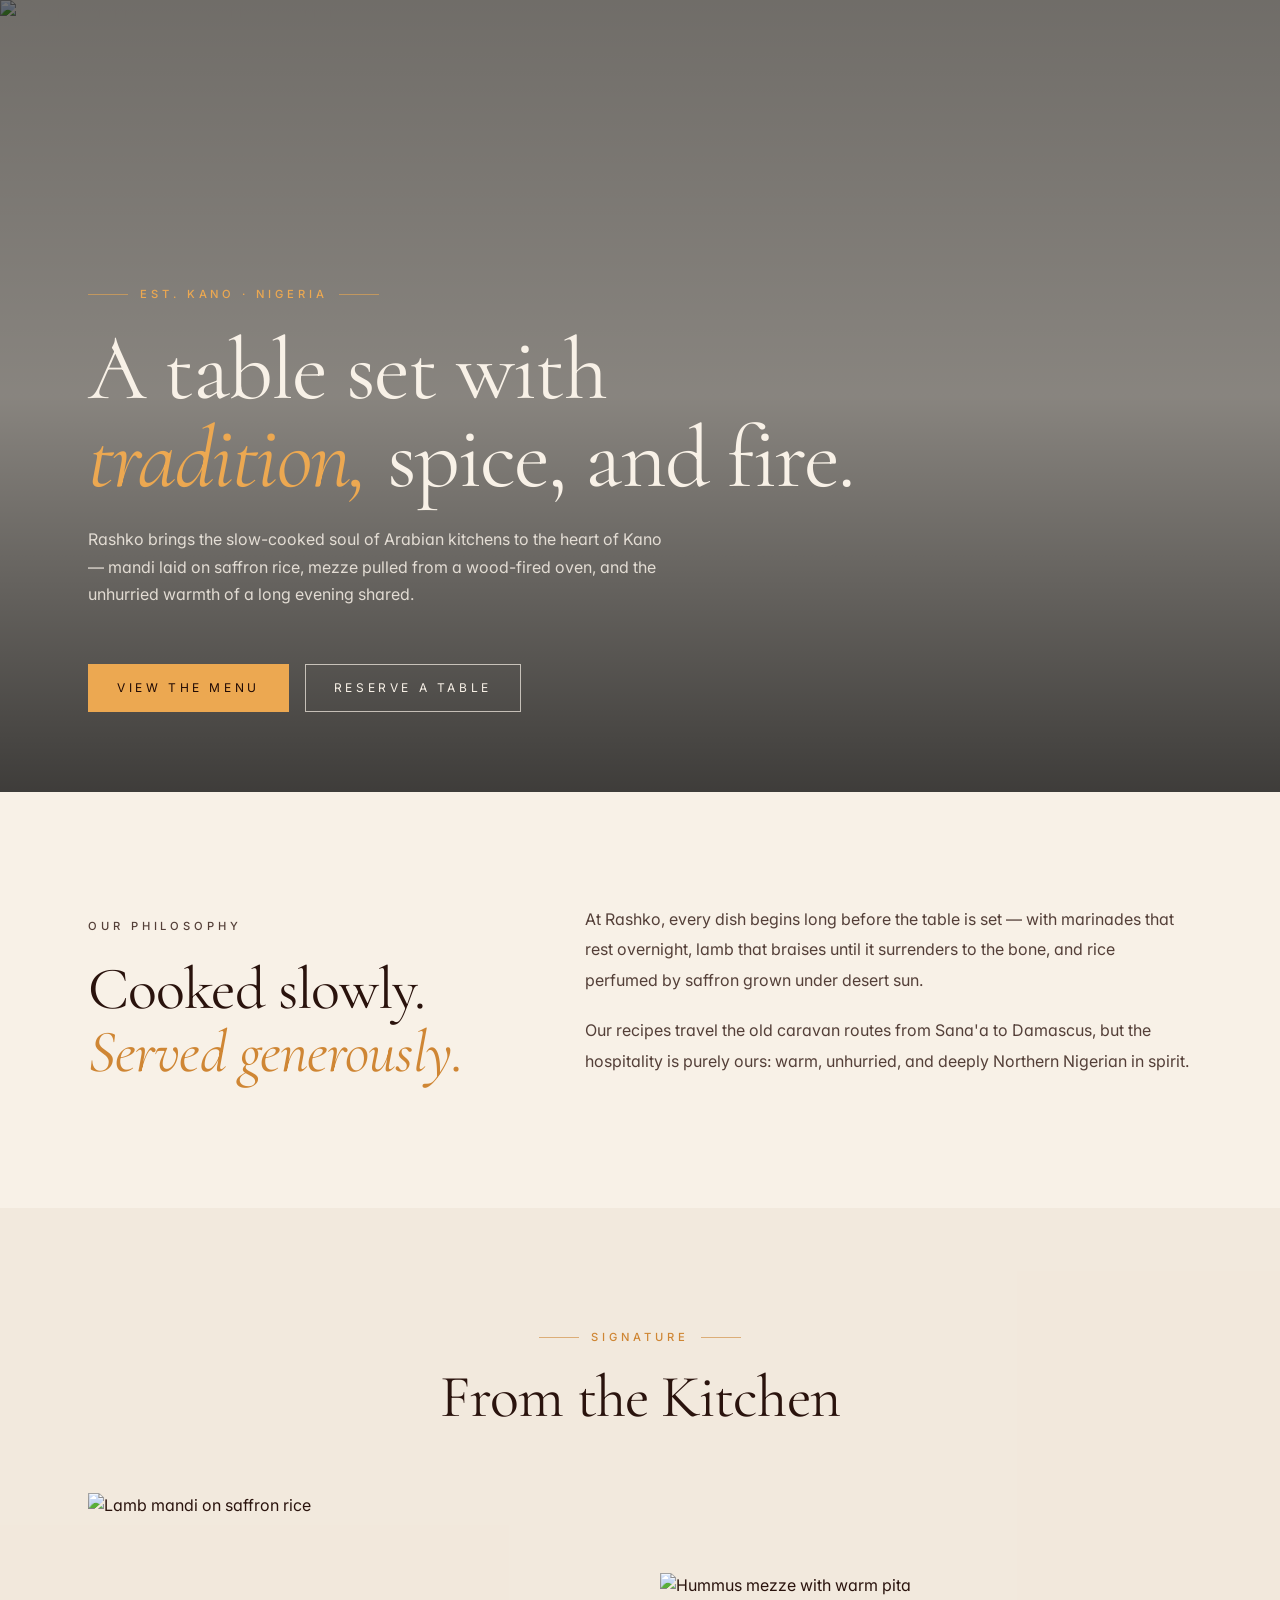
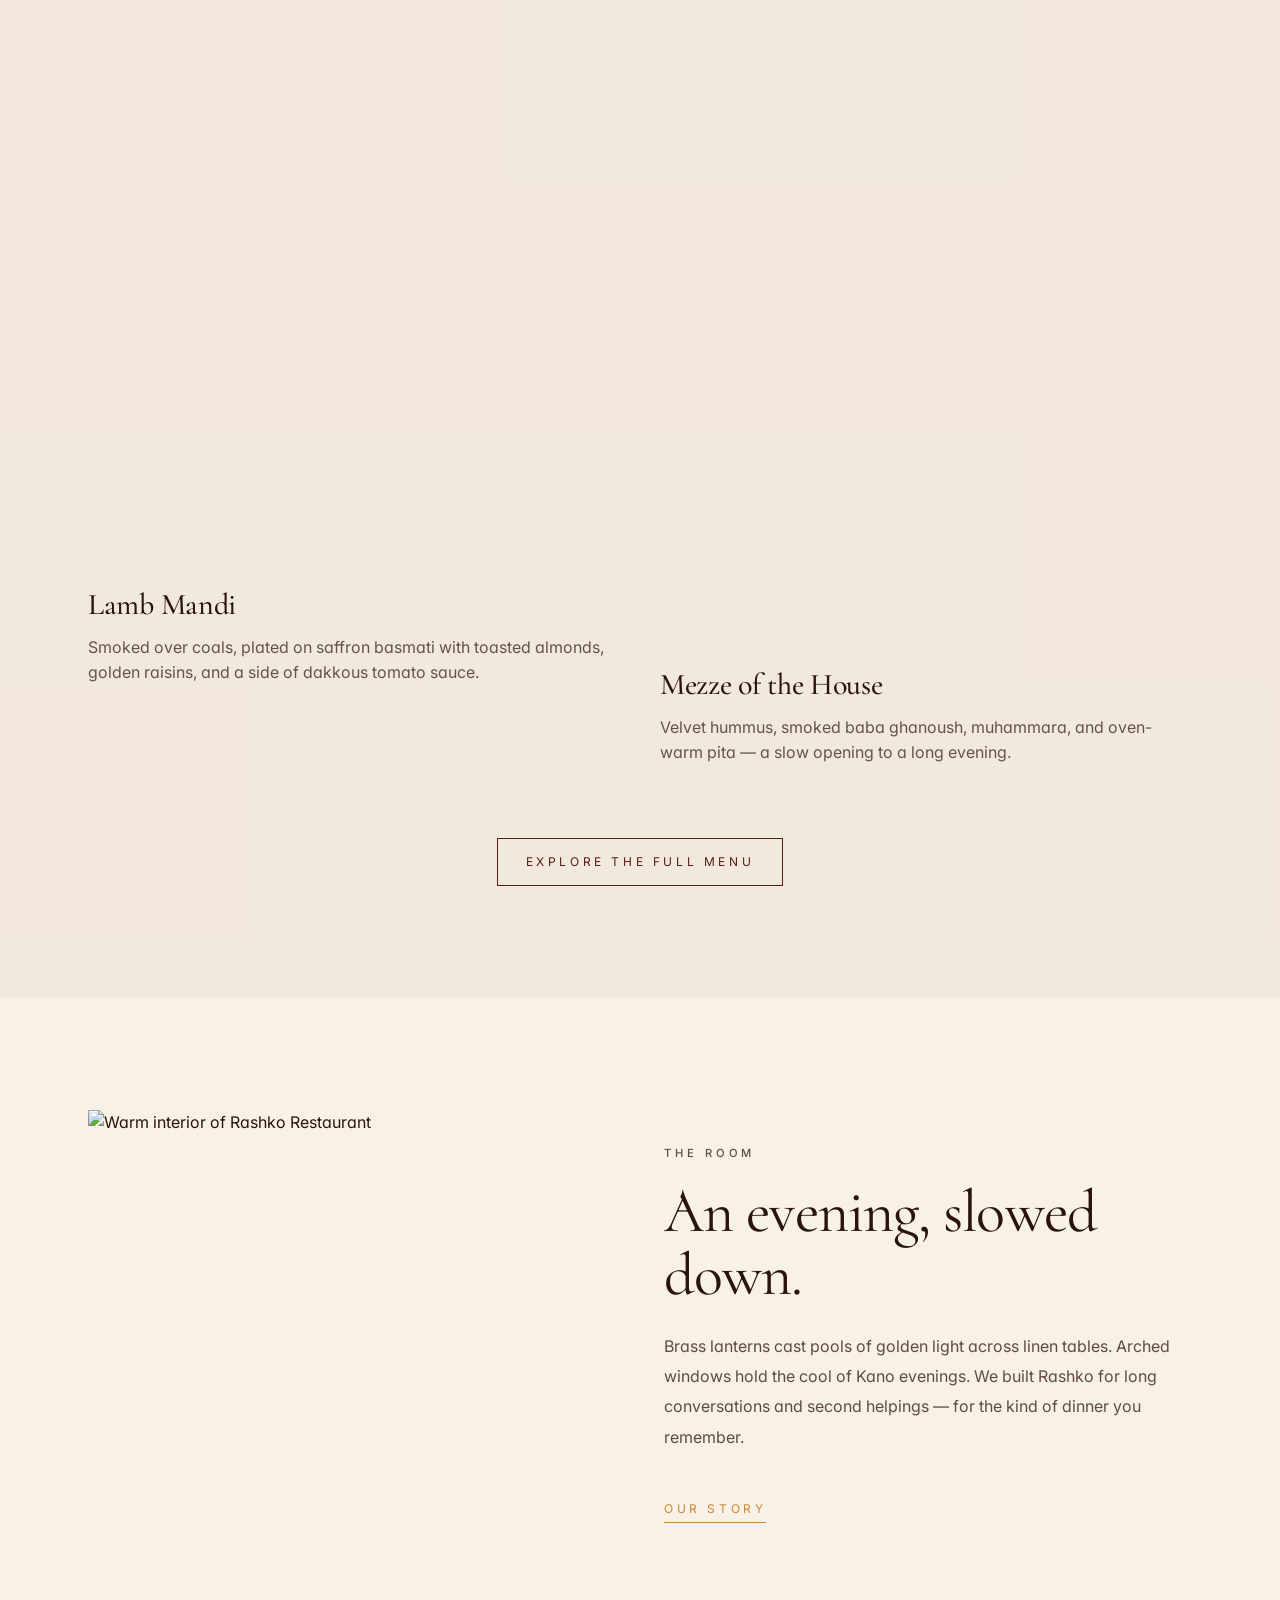
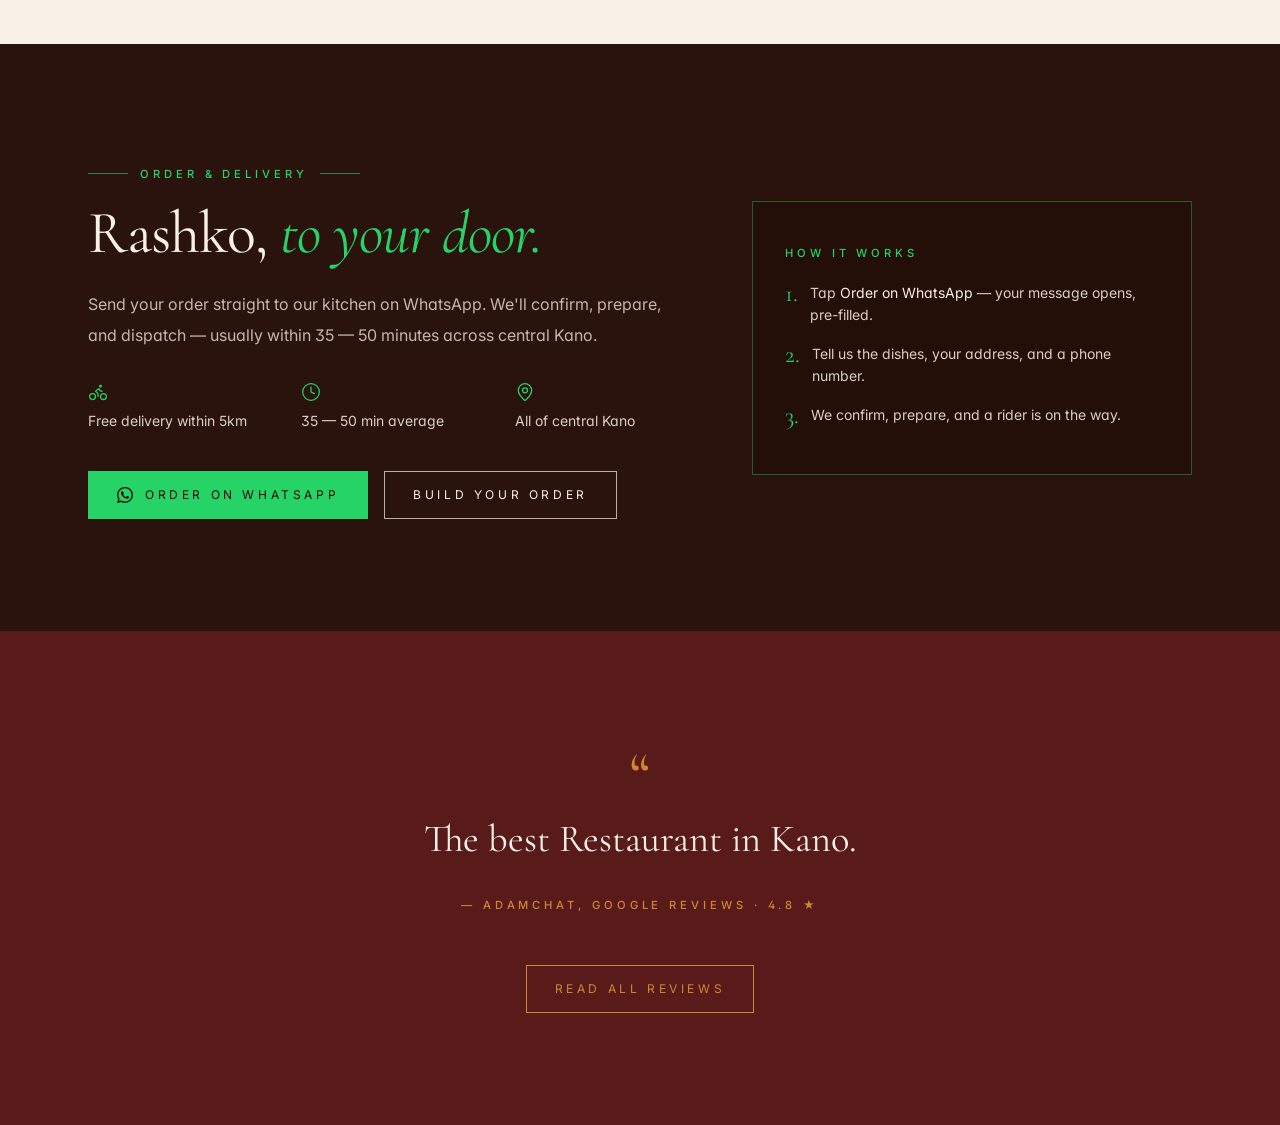
==== index.html @ 41eeccb7 "Add files via upload" ====
<!doctype html>
<html lang="en">
<head>
  <meta charset="utf-8" />
  <meta name="viewport" content="width=device-width, initial-scale=1" />
  <title>Rashko Restaurant — Arabic Fine Dining in Kano</title>
  <meta name="description" content="Slow-cooked mandi, fresh mezze, and the warmth of Arabian hospitality. Rashko Restaurant, C41 Gwarzo Road, Kano." />
  <meta property="og:title" content="Rashko Restaurant — Arabic Fine Dining in Kano" />
  <meta property="og:description" content="Authentic, slow-cooked Arabic cuisine in the heart of Kano." />
  <meta property="og:image" content="assets/hero-rashko.jpg" />
  <link rel="stylesheet" href="styles.css" />
</head>
<body>
  <div id="site-header"></div>

  <!-- Hero -->
  <section class="hero">
    <div class="hero-bg">
      <img src="assets/hero-rashko.jpg" alt="Candlelit Arabic feast at Rashko Restaurant" />
    </div>
    <div class="container-narrow hero-inner">
      <span class="ornament eyebrow gold-text">Est. Kano · Nigeria</span>
      <h1 class="display-xl hero-title">
        A table set with <span class="italic-script gold-text">tradition,</span> spice, and fire.
      </h1>
      <p class="hero-text">
        Rashko brings the slow-cooked soul of Arabian kitchens to the heart of Kano —
        mandi laid on saffron rice, mezze pulled from a wood-fired oven, and the
        unhurried warmth of a long evening shared.
      </p>
      <div class="hero-actions">
        <a class="btn btn-gold" href="menu.html">View the Menu</a>
        <a class="btn btn-outline-cream" href="contact.html">Reserve a Table</a>
      </div>
    </div>
  </section>

  <!-- Philosophy -->
  <section class="section">
    <div class="container-narrow philosophy-grid">
      <div>
        <p class="eyebrow">Our Philosophy</p>
        <h2 class="display-lg" style="margin-top:1rem;">
          Cooked slowly.<br><span class="italic-script">Served generously.</span>
        </h2>
      </div>
      <div>
        <p>At Rashko, every dish begins long before the table is set — with marinades that rest overnight, lamb that braises until it surrenders to the bone, and rice perfumed by saffron grown under desert sun.</p>
        <p>Our recipes travel the old caravan routes from Sana'a to Damascus, but the hospitality is purely ours: warm, unhurried, and deeply Northern Nigerian in spirit.</p>
      </div>
    </div>
  </section>

  <!-- Signature -->
  <section class="section bg-secondary">
    <div class="container-narrow">
      <div class="text-center max-w-2xl">
        <span class="ornament eyebrow">Signature</span>
        <h2 class="display-lg" style="margin-top:1.25rem;">From the Kitchen</h2>
      </div>
      <div class="signature-grid">
        <article class="signature-card">
          <div class="img-wrap"><img src="assets/dish-mandi.jpg" alt="Lamb mandi on saffron rice" loading="lazy" /></div>
          <h3>Lamb Mandi</h3>
          <p>Smoked over coals, plated on saffron basmati with toasted almonds, golden raisins, and a side of dakkous tomato sauce.</p>
        </article>
        <article class="signature-card offset">
          <div class="img-wrap"><img src="assets/dish-mezze.jpg" alt="Hummus mezze with warm pita" loading="lazy" /></div>
          <h3>Mezze of the House</h3>
          <p>Velvet hummus, smoked baba ghanoush, muhammara, and oven-warm pita — a slow opening to a long evening.</p>
        </article>
      </div>
      <div class="text-center" style="margin-top:3.5rem;">
        <a class="btn btn-outline-primary" href="menu.html">Explore the Full Menu</a>
      </div>
    </div>
  </section>

  <!-- Story split -->
  <section class="section">
    <div class="container-narrow story-split">
      <div class="img-wrap"><img src="assets/interior-rashko.jpg" alt="Warm interior of Rashko Restaurant" loading="lazy" /></div>
      <div class="story-text" style="padding-left:0;">
        <p class="eyebrow">The Room</p>
        <h2 class="display-lg" style="margin-top:1rem;">An evening, slowed down.</h2>
        <p>Brass lanterns cast pools of golden light across linen tables. Arched windows hold the cool of Kano evenings. We built Rashko for long conversations and second helpings — for the kind of dinner you remember.</p>
        <a class="text-link" href="about.html">Our Story</a>
      </div>
    </div>
  </section>

  <!-- Delivery / WhatsApp -->
  <section class="section bg-dark">
    <div class="container-narrow delivery-grid">
      <div>
        <span class="ornament eyebrow" style="color:#25d366;">Order &amp; Delivery</span>
        <h2 class="display-lg text-cream" style="margin-top:1.25rem;">
          Rashko, <span class="italic-script" style="color:#25d366;">to your door.</span>
        </h2>
        <p style="margin-top:1.5rem;color:color-mix(in oklab, #f6efe2 75%, transparent);line-height:1.9;max-width:36rem;">
          Send your order straight to our kitchen on WhatsApp. We'll confirm,
          prepare, and dispatch — usually within 35 — 50 minutes across central Kano.
        </p>
        <ul class="delivery-features">
          <li><svg viewBox="0 0 24 24" fill="none" stroke="currentColor" stroke-width="1.5" stroke-linecap="round" stroke-linejoin="round"><circle cx="18.5" cy="17.5" r="3.5"/><circle cx="5.5" cy="17.5" r="3.5"/><circle cx="15" cy="5" r="1"/><path d="M12 17.5V14l-3-3 4-3 2 3h2"/></svg><span>Free delivery within 5km</span></li>
          <li><svg viewBox="0 0 24 24" fill="none" stroke="currentColor" stroke-width="1.5" stroke-linecap="round" stroke-linejoin="round"><circle cx="12" cy="12" r="10"/><polyline points="12 6 12 12 16 14"/></svg><span>35 — 50 min average</span></li>
          <li><svg viewBox="0 0 24 24" fill="none" stroke="currentColor" stroke-width="1.5" stroke-linecap="round" stroke-linejoin="round"><path d="M20 10c0 4.993-5.539 10.193-7.399 11.799a1 1 0 0 1-1.202 0C9.539 20.193 4 14.993 4 10a8 8 0 0 1 16 0"/><circle cx="12" cy="10" r="3"/></svg><span>All of central Kano</span></li>
        </ul>
        <div class="hero-actions">
          <a class="btn btn-whatsapp" id="whatsapp-cta" href="#" target="_blank" rel="noopener noreferrer">
            <svg style="width:1rem;height:1rem;" viewBox="0 0 24 24" fill="currentColor"><path d="M17.472 14.382c-.297-.149-1.758-.867-2.03-.967-.273-.099-.471-.148-.67.15-.197.297-.767.966-.94 1.164-.173.198-.347.223-.644.075-.297-.15-1.255-.463-2.39-1.475-.883-.788-1.48-1.761-1.653-2.059-.173-.297-.018-.458.13-.606.134-.133.298-.347.446-.52.149-.174.198-.298.298-.497.099-.198.05-.371-.025-.52-.075-.149-.669-1.612-.916-2.207-.242-.579-.487-.5-.669-.51l-.57-.01c-.198 0-.52.074-.792.372s-1.04 1.016-1.04 2.479 1.065 2.876 1.213 3.074c.149.198 2.095 3.2 5.077 4.487.709.306 1.262.489 1.694.625.712.227 1.36.195 1.871.118.571-.085 1.758-.719 2.006-1.413.248-.694.248-1.289.173-1.413-.074-.124-.272-.198-.57-.347zM12.04 21.785h-.004a9.87 9.87 0 0 1-5.031-1.378l-.361-.214-3.741.982.999-3.648-.235-.374a9.86 9.86 0 0 1-1.51-5.26c.001-5.45 4.436-9.884 9.889-9.884 2.64 0 5.122 1.03 6.988 2.898a9.825 9.825 0 0 1 2.893 6.994c-.003 5.45-4.437 9.884-9.887 9.884zm8.413-18.297A11.815 11.815 0 0 0 12.05 0C5.495 0 .16 5.335.157 11.892c0 2.096.547 4.142 1.588 5.945L.057 24l6.305-1.654a11.882 11.882 0 0 0 5.683 1.448h.005c6.554 0 11.89-5.335 11.893-11.893a11.821 11.821 0 0 0-3.49-8.413z"/></svg>
            Order on WhatsApp
          </a>
          <a class="btn btn-outline-cream" href="order.html">Build Your Order</a>
        </div>
      </div>
      <div class="delivery-card">
        <p class="eyebrow" style="color:#25d366;">How it works</p>
        <ol>
          <li><span>1.</span><span>Tap <em style="font-style:normal;color:var(--cream);">Order on WhatsApp</em> — your message opens, pre-filled.</span></li>
          <li><span>2.</span><span>Tell us the dishes, your address, and a phone number.</span></li>
          <li><span>3.</span><span>We confirm, prepare, and a rider is on the way.</span></li>
        </ol>
      </div>
    </div>
  </section>

  <!-- Pull quote -->
  <section class="section bg-primary">
    <div class="container-narrow text-center max-w-3xl">
      <span class="quote-mark">&ldquo;</span>
      <p class="pull-quote">The best Restaurant in Kano.</p>
      <p class="eyebrow" style="margin-top:2rem;">— Adamchat, Google Reviews · 4.8 ★</p>
      <a class="btn btn-outline-accent" href="reviews.html" style="margin-top:2.5rem;">Read All Reviews</a>
    </div>
  </section>

  <div id="site-footer"></div>
  <div id="bottom-nav"></div>
  <div id="whatsapp-float"></div>

  <script src="js/data.js"></script>
  <script src="js/layout.js"></script>
  <script>
    RASHKO.mountLayout({ active: "home" });
    document.getElementById("whatsapp-cta").href =
      RASHKO.whatsappUrl("Hello Rashko! I'd like to place a delivery order. 🍽️");
  </script>
</body>
</html>
---- styles.css ----
/* ============ Rashko Restaurant — Static Stylesheet ============ */
@import url("https://fonts.googleapis.com/css2?family=Cormorant+Garamond:ital,wght@0,400;0,500;0,600;1,400;1,500&family=Inter:wght@400;500;600&display=swap");

:root {
  --radius: 0.25rem;

  --background: oklch(0.96 0.015 75);
  --foreground: oklch(0.22 0.04 35);

  --cream: oklch(0.96 0.015 75);
  --burgundy: oklch(0.32 0.09 25);
  --gold: oklch(0.68 0.13 65);

  --card: oklch(0.98 0.008 75);
  --card-foreground: oklch(0.22 0.04 35);

  --primary: oklch(0.32 0.09 25);
  --primary-foreground: oklch(0.96 0.015 75);

  --secondary: oklch(0.9 0.025 70);
  --secondary-foreground: oklch(0.22 0.04 35);

  --muted: oklch(0.92 0.018 70);
  --muted-foreground: oklch(0.45 0.04 40);

  --accent: oklch(0.68 0.13 65);
  --accent-foreground: oklch(0.18 0.04 35);

  --destructive: oklch(0.55 0.2 28);

  --border: oklch(0.85 0.025 70);
  --input: oklch(0.88 0.02 70);

  --font-display: "Cormorant Garamond", "Playfair Display", Georgia, serif;
  --font-body: "Inter", system-ui, sans-serif;
  --whatsapp: #25d366;
}

*, *::before, *::after { box-sizing: border-box; }
* { border-color: var(--border); }

html { scroll-behavior: smooth; }
body {
  margin: 0;
  background-color: var(--background);
  color: var(--foreground);
  font-family: var(--font-body);
  font-feature-settings: "ss01", "cv11";
  -webkit-font-smoothing: antialiased;
  line-height: 1.5;
}

img { display: block; max-width: 100%; height: auto; }
a { color: inherit; text-decoration: none; }
button { font: inherit; cursor: pointer; }

h1, h2, h3, h4, h5 {
  font-family: var(--font-display);
  font-weight: 500;
  letter-spacing: -0.01em;
  margin: 0;
}

/* ============ Layout helpers ============ */
.container-narrow {
  max-width: 72rem;
  margin-inline: auto;
  padding-inline: 1.5rem;
}

.eyebrow {
  font-family: var(--font-body);
  font-size: 0.7rem;
  letter-spacing: 0.35em;
  text-transform: uppercase;
  color: var(--accent);
  font-weight: 500;
}

.ornament {
  display: inline-flex;
  align-items: center;
  gap: 0.75rem;
  color: var(--accent);
}
.ornament::before, .ornament::after {
  content: "";
  width: 2.5rem;
  height: 1px;
  background-color: currentColor;
  opacity: 0.6;
}

.display-xl {
  font-family: var(--font-display);
  font-weight: 400;
  font-size: clamp(2.75rem, 7vw, 5.5rem);
  line-height: 1;
  letter-spacing: -0.02em;
}
.display-lg {
  font-family: var(--font-display);
  font-weight: 400;
  font-size: clamp(2.25rem, 5vw, 3.75rem);
  line-height: 1.05;
  letter-spacing: -0.015em;
}
.italic-script {
  font-style: italic;
  font-family: var(--font-display);
  color: var(--accent);
}

.section { padding-block: 7rem; }
.section-sm { padding-block: 6rem; }
.bg-secondary { background-color: color-mix(in oklab, var(--secondary) 40%, transparent); }
.bg-primary { background-color: var(--primary); color: var(--primary-foreground); }
.bg-dark { background-color: oklch(0.22 0.04 35); color: var(--cream); }

.text-center { text-align: center; }
.text-accent { color: var(--accent); }
.text-cream { color: var(--cream); }
.text-muted { color: var(--muted-foreground); }
.max-w-xl { max-width: 36rem; margin-inline: auto; }
.max-w-2xl { max-width: 42rem; margin-inline: auto; }
.max-w-3xl { max-width: 48rem; margin-inline: auto; }

/* ============ Header / brand bar ============ */
.site-header {
  position: sticky;
  top: 0;
  z-index: 40;
  border-bottom: 1px solid color-mix(in oklab, var(--border) 60%, transparent);
  background-color: color-mix(in oklab, var(--background) 85%, transparent);
  backdrop-filter: blur(8px);
}
.site-header-inner {
  display: flex;
  height: 5rem;
  align-items: center;
  justify-content: center;
}
.brand { display: flex; flex-direction: column; line-height: 1; text-align: center; }
.brand-name { font-family: var(--font-display); font-size: 1.5rem; letter-spacing: 0.02em; color: var(--primary); }
.brand-tag { font-size: 0.6rem; letter-spacing: 0.4em; text-transform: uppercase; color: var(--accent); margin-top: 0.25rem; }
.header-hours { display: none; }

@media (min-width: 768px) {
  .site-header-inner { justify-content: space-between; }
  .brand { text-align: left; }
  .header-hours { display: inline; }
}

/* ============ Bottom nav ============ */
.bottom-nav {
  position: fixed;
  inset-inline: 0;
  bottom: 0;
  z-index: 50;
  border-top: 1px solid color-mix(in oklab, var(--border) 60%, transparent);
  background-color: color-mix(in oklab, var(--background) 95%, transparent);
  backdrop-filter: blur(8px);
}
.bottom-nav ul {
  display: grid;
  grid-template-columns: repeat(5, 1fr);
  list-style: none;
  margin: 0;
  padding: 0;
  max-width: 72rem;
  margin-inline: auto;
}
.bottom-nav a {
  display: flex;
  flex-direction: column;
  align-items: center;
  justify-content: center;
  gap: 0.25rem;
  padding-block: 0.75rem;
  font-size: 0.65rem;
  text-transform: uppercase;
  letter-spacing: 0.2em;
  color: color-mix(in oklab, var(--foreground) 70%, transparent);
  transition: color 0.15s ease;
}
.bottom-nav a:hover { color: var(--accent); }
.bottom-nav a.active { color: var(--accent); }
.bottom-nav svg { width: 1.25rem; height: 1.25rem; stroke-width: 1.5; }
.bottom-nav-spacer { height: 5rem; }

/* ============ Buttons ============ */
.btn {
  display: inline-flex;
  align-items: center;
  justify-content: center;
  gap: 0.75rem;
  padding: 0.875rem 1.75rem;
  font-size: 0.75rem;
  text-transform: uppercase;
  letter-spacing: 0.3em;
  border: 1px solid transparent;
  border-radius: 0;
  transition: all 0.2s ease;
  cursor: pointer;
}
.btn-gold { background-color: oklch(0.78 0.13 70); color: oklch(0.18 0.04 35); }
.btn-gold:hover { background-color: var(--cream); }
.btn-outline-cream { border-color: color-mix(in oklab, var(--cream) 70%, transparent); color: var(--cream); }
.btn-outline-cream:hover { background-color: var(--cream); color: var(--primary); }
.btn-outline-primary { border-color: var(--primary); color: var(--primary); }
.btn-outline-primary:hover { background-color: var(--primary); color: var(--primary-foreground); }
.btn-outline-accent { border-color: var(--accent); color: var(--accent); }
.btn-outline-accent:hover { background-color: var(--accent); color: var(--accent-foreground); }
.btn-primary { background-color: var(--primary); color: var(--primary-foreground); }
.btn-primary:hover { background-color: var(--accent); color: var(--accent-foreground); }
.btn-accent {
  background-color: var(--accent);
  color: var(--accent-foreground);
  border-radius: 9999px;
  letter-spacing: 0.2em;
  padding: 0.75rem 1.5rem;
  font-size: 0.75rem;
}
.btn-accent:hover { opacity: 0.9; }
.btn-whatsapp {
  background-color: var(--whatsapp);
  color: oklch(0.18 0.04 35);
}
.btn-whatsapp:hover { opacity: 0.9; }
.btn-whatsapp-pill {
  background-color: var(--whatsapp);
  color: white;
  border-radius: 9999px;
  letter-spacing: normal;
  text-transform: none;
  padding: 0.875rem 1.5rem;
  font-size: 0.95rem;
  font-weight: 500;
  width: 100%;
}
.btn-whatsapp-pill:hover { background-color: #1ebe5d; }
.btn-whatsapp-pill:disabled { opacity: 0.4; cursor: not-allowed; }
.btn-whatsapp-pill svg { width: 1.1rem; height: 1.1rem; flex-shrink: 0; }
.dish-order-link svg, .delivery-features svg, .info-block .info-head svg { flex-shrink: 0; }

/* ============ Hero ============ */
.hero {
  position: relative;
  color: var(--cream);
  isolation: isolate;
}
.hero-bg { position: absolute; inset: 0; z-index: -1; }
.hero-bg img { width: 100%; height: 100%; object-fit: cover; }
.hero-bg::after {
  content: "";
  position: absolute; inset: 0;
  background: linear-gradient(to bottom, rgba(0,0,0,0.55), rgba(0,0,0,0.45) 50%, rgba(0,0,0,0.75));
}
.hero-inner {
  min-height: 88vh;
  display: flex;
  flex-direction: column;
  justify-content: flex-end;
  padding-block: 8rem 5rem;
}
.hero-title { color: var(--cream); max-width: 48rem; margin-top: 1.5rem; }
.hero-text { margin-top: 1.5rem; max-width: 36rem; color: color-mix(in oklab, var(--cream) 85%, transparent); line-height: 1.7; }
.hero-actions { margin-top: 2.5rem; display: flex; flex-wrap: wrap; gap: 1rem; }
.gold-text { color: oklch(0.78 0.13 70); }

/* ============ Sections ============ */
.philosophy-grid {
  display: grid;
  gap: 4rem;
  align-items: center;
}
@media (min-width: 768px) {
  .philosophy-grid { grid-template-columns: 5fr 7fr; }
}
.philosophy-grid p { line-height: 1.9; color: color-mix(in oklab, var(--foreground) 80%, transparent); margin: 0 0 1.25rem; }

.signature-grid {
  display: grid;
  gap: 2.5rem;
  margin-top: 4rem;
}
@media (min-width: 768px) { .signature-grid { grid-template-columns: 1fr 1fr; } }
.signature-card .img-wrap { aspect-ratio: 4/5; overflow: hidden; }
.signature-card img { width: 100%; height: 100%; object-fit: cover; transition: transform 0.7s ease; }
.signature-card:hover img { transform: scale(1.05); }
.signature-card h3 { font-size: 1.875rem; margin-top: 1.5rem; }
.signature-card p { color: color-mix(in oklab, var(--foreground) 70%, transparent); margin-top: 0.5rem; line-height: 1.6; }
.signature-card.offset { margin-top: 0; }
@media (min-width: 768px) { .signature-card.offset { margin-top: 5rem; } }

.story-split {
  display: grid;
  gap: 3rem;
  align-items: center;
}
@media (min-width: 768px) { .story-split { grid-template-columns: 1fr 1fr; } }
.story-split .img-wrap { aspect-ratio: 5/4; overflow: hidden; }
.story-split img { width: 100%; height: 100%; object-fit: cover; }
.story-text p { margin-top: 1.5rem; color: color-mix(in oklab, var(--foreground) 75%, transparent); line-height: 1.9; }
.text-link {
  display: inline-block;
  margin-top: 2rem;
  font-size: 0.75rem;
  text-transform: uppercase;
  letter-spacing: 0.3em;
  color: var(--accent);
  border-bottom: 1px solid var(--accent);
  padding-bottom: 0.25rem;
}
.text-link:hover { opacity: 0.8; }

/* ============ Delivery section ============ */
.delivery-grid {
  display: grid;
  gap: 3rem;
  align-items: center;
}
@media (min-width: 768px) { .delivery-grid { grid-template-columns: 7fr 5fr; } }
.delivery-features {
  display: grid;
  gap: 1.5rem;
  margin-top: 2rem;
  list-style: none;
  padding: 0;
}
@media (min-width: 640px) { .delivery-features { grid-template-columns: repeat(3, 1fr); } }
.delivery-features li { display: flex; flex-direction: column; gap: 0.5rem; font-size: 0.875rem; }
.delivery-features svg { width: 1.25rem; height: 1.25rem; color: var(--whatsapp); }
.delivery-features span { color: color-mix(in oklab, var(--cream) 85%, transparent); }
.delivery-card {
  border: 1px solid color-mix(in oklab, var(--whatsapp) 40%, transparent);
  padding: 2rem;
  background-color: color-mix(in oklab, oklch(0.18 0.04 35) 60%, transparent);
}
.delivery-card ol {
  margin-top: 1.25rem;
  padding: 0;
  list-style: none;
  display: flex;
  flex-direction: column;
  gap: 1rem;
  font-size: 0.875rem;
  color: color-mix(in oklab, var(--cream) 85%, transparent);
  line-height: 1.6;
}
.delivery-card ol li { display: flex; gap: 0.75rem; }
.delivery-card ol li > span:first-child {
  font-family: var(--font-display);
  font-size: 1.5rem;
  color: var(--whatsapp);
  line-height: 1;
}

/* ============ Quote section ============ */
.pull-quote { font-family: var(--font-display); font-size: clamp(1.875rem, 3vw, 2.5rem); line-height: 1.3; margin: 0.5rem 0 0; }
.quote-mark { font-family: var(--font-display); font-size: 4rem; color: var(--accent); line-height: 1; }

/* ============ Footer ============ */
.site-footer {
  margin-top: 8rem;
  border-top: 1px solid color-mix(in oklab, var(--border) 60%, transparent);
  background-color: var(--primary);
  color: var(--primary-foreground);
}
.footer-grid {
  display: grid;
  gap: 3rem;
  padding-block: 4rem;
}
@media (min-width: 768px) { .footer-grid { grid-template-columns: repeat(3, 1fr); } }
.footer-grid h3 { font-size: 1.875rem; }
.footer-grid p { font-size: 0.875rem; line-height: 1.6; color: color-mix(in oklab, var(--primary-foreground) 80%, transparent); margin: 0.75rem 0 0; }
.footer-links { margin-top: 1.25rem; display: flex; gap: 1.25rem; font-size: 0.75rem; text-transform: uppercase; letter-spacing: 0.25em; }
.footer-links a:hover { color: var(--accent); }
.footer-bottom { border-top: 1px solid color-mix(in oklab, var(--primary-foreground) 10%, transparent); }
.footer-bottom-inner {
  display: flex;
  flex-direction: column;
  gap: 0.75rem;
  padding-block: 1.5rem;
  font-size: 0.75rem;
  color: color-mix(in oklab, var(--primary-foreground) 60%, transparent);
}
@media (min-width: 640px) { .footer-bottom-inner { flex-direction: row; justify-content: space-between; } }

/* ============ WhatsApp floating button ============ */
.whatsapp-float {
  position: fixed;
  bottom: 6rem;
  right: 1.25rem;
  z-index: 50;
  display: flex;
  align-items: center;
  justify-content: center;
  width: 3.5rem;
  height: 3.5rem;
  border-radius: 9999px;
  background-color: var(--whatsapp);
  color: white;
  box-shadow: 0 10px 25px rgba(0,0,0,0.2);
  transition: transform 0.2s ease;
}
.whatsapp-float:hover { transform: scale(1.05); }
.whatsapp-float svg { width: 1.75rem; height: 1.75rem; }
.whatsapp-float .ping {
  position: absolute;
  top: -0.25rem;
  right: -0.25rem;
  width: 0.75rem;
  height: 0.75rem;
  border-radius: 9999px;
  background-color: var(--whatsapp);
  animation: ping 1.5s cubic-bezier(0,0,0.2,1) infinite;
}
@keyframes ping {
  0% { transform: scale(1); opacity: 1; }
  75%, 100% { transform: scale(2); opacity: 0; }
}
.sr-only {
  position: absolute; width: 1px; height: 1px; padding: 0; margin: -1px;
  overflow: hidden; clip: rect(0,0,0,0); white-space: nowrap; border: 0;
}

/* ============ Menu page ============ */
.menu-section { margin-bottom: 6rem; }
.menu-section header { margin-bottom: 3rem; text-align: center; }
.menu-section h2 { margin-top: 0.75rem; }
.dishes {
  display: grid;
  gap: 2rem 4rem;
  max-width: 56rem;
  margin-inline: auto;
}
@media (min-width: 768px) { .dishes { grid-template-columns: 1fr 1fr; } }
.dish { padding-bottom: 1.5rem; border-bottom: 1px solid color-mix(in oklab, var(--border) 50%, transparent); }
.dish-head { display: flex; align-items: baseline; gap: 1rem; }
.dish-name { font-family: var(--font-display); font-size: 1.25rem; color: var(--foreground); margin: 0; }
.dish-dots { flex: 1; border-bottom: 1px dotted color-mix(in oklab, var(--border) 70%, transparent); margin-bottom: 0.375rem; }
.dish-price { font-family: var(--font-display); font-size: 1.125rem; color: var(--accent); }
.dish-desc { margin-top: 0.5rem; font-size: 0.875rem; color: color-mix(in oklab, var(--foreground) 65%, transparent); line-height: 1.6; }
.dish-order-link {
  margin-top: 0.75rem;
  display: inline-flex;
  align-items: center;
  gap: 0.5rem;
  font-size: 0.7rem;
  text-transform: uppercase;
  letter-spacing: 0.25em;
  color: var(--whatsapp);
}
.dish-order-link:hover { color: var(--accent); }
.dish-order-link svg { width: 0.875rem; height: 0.875rem; }

.menu-hero { background-color: color-mix(in oklab, var(--secondary) 40%, transparent); border-bottom: 1px solid color-mix(in oklab, var(--border) 60%, transparent); }
.menu-hero .container-narrow { padding-block: 6rem; text-align: center; }
.menu-hero h1 { margin-top: 1.5rem; }
.menu-hero p { margin-top: 1.5rem; max-width: 36rem; margin-inline: auto; color: color-mix(in oklab, var(--foreground) 70%, transparent); line-height: 1.7; }

/* ============ Order page ============ */
.order-grid {
  display: grid;
  gap: 3rem;
  padding-block: 4rem;
}
@media (min-width: 1024px) { .order-grid { grid-template-columns: 1fr 22rem; } }
.order-menu { display: flex; flex-direction: column; gap: 4rem; }
.order-section header { margin-bottom: 2rem; }
.order-dishes { display: flex; flex-direction: column; gap: 1rem; }
.order-dish {
  display: flex;
  align-items: flex-start;
  gap: 1rem;
  padding-bottom: 1rem;
  border-bottom: 1px solid color-mix(in oklab, var(--border) 50%, transparent);
}
.order-dish-info { flex: 1; min-width: 0; }
.order-dish-info h3 { font-family: var(--font-display); font-size: 1.125rem; margin: 0; }
.order-dish-info .head { display: flex; gap: 0.75rem; align-items: baseline; }
.order-dish-info .price { font-family: var(--font-display); color: var(--accent); }
.order-dish-info .desc { margin-top: 0.25rem; font-size: 0.875rem; color: color-mix(in oklab, var(--foreground) 65%, transparent); line-height: 1.5; }
.qty-controls { display: flex; align-items: center; gap: 0.5rem; flex-shrink: 0; }
.qty-btn {
  height: 2rem; width: 2rem;
  display: grid; place-items: center;
  border: 1px solid var(--border);
  border-radius: 9999px;
  background: transparent;
  color: var(--foreground);
  transition: all 0.15s ease;
}
.qty-btn:hover { border-color: var(--accent); color: var(--accent); }
.qty-btn svg { width: 0.875rem; height: 0.875rem; }
.qty-num { width: 1.5rem; text-align: center; font-family: var(--font-display); }
.add-btn {
  font-size: 0.7rem;
  text-transform: uppercase;
  letter-spacing: 0.2em;
  border: 1px solid var(--border);
  padding: 0.5rem 0.875rem;
  border-radius: 9999px;
  background: transparent;
  color: var(--foreground);
  transition: all 0.15s ease;
}
.add-btn:hover { border-color: var(--accent); color: var(--accent); }

.cart {
  border: 1px solid color-mix(in oklab, var(--border) 60%, transparent);
  background-color: var(--card);
  border-radius: 0.5rem;
  padding: 1.5rem;
  display: flex;
  flex-direction: column;
  gap: 1.5rem;
  height: fit-content;
}
@media (min-width: 1024px) { .cart { position: sticky; top: 6rem; } }
.cart h2 { font-family: var(--font-display); font-size: 1.5rem; margin-top: 0.25rem; }
.cart-items { list-style: none; margin: 0; padding: 0 0.25rem 0 0; display: flex; flex-direction: column; gap: 0.75rem; max-height: 16rem; overflow-y: auto; }
.cart-item { display: flex; gap: 0.75rem; font-size: 0.875rem; }
.cart-item .qty { font-family: var(--font-display); color: var(--accent); width: 2rem; }
.cart-item-info { flex: 1; min-width: 0; }
.cart-item-info p { margin: 0; }
.cart-item-info .name { white-space: nowrap; overflow: hidden; text-overflow: ellipsis; }
.cart-item-info .sub { font-size: 0.75rem; color: color-mix(in oklab, var(--foreground) 60%, transparent); }
.cart-remove { background: none; border: 0; color: color-mix(in oklab, var(--foreground) 50%, transparent); transition: color 0.15s; }
.cart-remove:hover { color: var(--destructive); }
.cart-remove svg { width: 1rem; height: 1rem; }
.cart-total {
  display: flex;
  align-items: baseline;
  justify-content: space-between;
  border-top: 1px solid color-mix(in oklab, var(--border) 60%, transparent);
  padding-top: 1rem;
}
.cart-total .total-amount { font-family: var(--font-display); font-size: 1.5rem; color: var(--accent); }
.cart-empty { font-size: 0.875rem; color: color-mix(in oklab, var(--foreground) 60%, transparent); }

.mode-toggle { display: grid; grid-template-columns: 1fr 1fr; gap: 0.5rem; }
.mode-btn {
  font-size: 0.7rem;
  text-transform: uppercase;
  letter-spacing: 0.2em;
  padding: 0.5rem;
  border-radius: 9999px;
  border: 1px solid var(--border);
  background: transparent;
  color: color-mix(in oklab, var(--foreground) 60%, transparent);
  transition: all 0.15s ease;
}
.mode-btn:hover { color: var(--foreground); }
.mode-btn.active { border-color: var(--accent); color: var(--accent); }

.order-form { display: flex; flex-direction: column; gap: 1rem; }
.field { display: block; }
.field-label {
  display: block;
  font-size: 0.65rem;
  text-transform: uppercase;
  letter-spacing: 0.25em;
  color: color-mix(in oklab, var(--foreground) 60%, transparent);
  margin-bottom: 0.375rem;
}
.form-input {
  width: 100%;
  background-color: var(--background);
  border: 1px solid var(--border);
  border-radius: 0.375rem;
  padding: 0.625rem 0.75rem;
  font-size: 0.875rem;
  color: var(--foreground);
  font-family: inherit;
  transition: border-color 0.15s ease;
}
.form-input:focus { outline: none; border-color: var(--accent); }
.form-input::placeholder { color: color-mix(in oklab, var(--foreground) 40%, transparent); }
textarea.form-input { resize: none; }

.form-errors { font-size: 0.75rem; color: var(--destructive); list-style: none; padding: 0; margin: 0; display: flex; flex-direction: column; gap: 0.25rem; }
.form-help { font-size: 0.65rem; color: color-mix(in oklab, var(--foreground) 50%, transparent); line-height: 1.6; text-align: center; margin: 0; }

/* ============ Reviews page ============ */
.reviews-grid { display: grid; gap: 2rem; }
@media (min-width: 768px) { .reviews-grid { grid-template-columns: 1fr 1fr; } }
.review-card {
  background-color: var(--card);
  border: 1px solid color-mix(in oklab, var(--border) 60%, transparent);
  padding: 2rem;
  display: flex;
  flex-direction: column;
}
.review-stars { display: flex; gap: 0.25rem; color: var(--accent); }
.review-stars svg { width: 1rem; height: 1rem; fill: currentColor; }
.review-quote { margin-top: 1.25rem; font-family: var(--font-display); font-size: 1.25rem; line-height: 1.4; color: var(--foreground); }
.review-meta {
  margin-top: auto;
  padding-top: 1.5rem;
  border-top: 1px solid color-mix(in oklab, var(--border) 60%, transparent);
  display: flex;
  justify-content: space-between;
  font-size: 0.75rem;
  text-transform: uppercase;
  letter-spacing: 0.2em;
  color: var(--muted-foreground);
}

/* ============ About page ============ */
.about-grid { display: grid; gap: 4rem; padding-block: 6rem; }
@media (min-width: 768px) { .about-grid { grid-template-columns: 5fr 7fr; } }
.about-grid img { aspect-ratio: 4/5; object-fit: cover; width: 100%; }
.about-text { display: flex; flex-direction: column; gap: 1.5rem; line-height: 1.9; color: color-mix(in oklab, var(--foreground) 80%, transparent); }
.about-text p { margin: 0; }
.about-text .italic-script { font-size: 1.5rem; line-height: 1.3; }
.stats-grid { display: grid; gap: 3rem; text-align: center; }
@media (min-width: 768px) { .stats-grid { grid-template-columns: repeat(3, 1fr); } }
.stat-key { font-family: var(--font-display); font-weight: 400; color: var(--accent); }
.stat-val { margin-top: 0.5rem; }

/* ============ Contact page ============ */
.contact-grid { display: grid; gap: 4rem; padding-block: 6rem; }
@media (min-width: 1024px) { .contact-grid { grid-template-columns: 7fr 5fr; } }
.contact-form { display: flex; flex-direction: column; gap: 1.5rem; }
.contact-form .row { display: grid; gap: 1.5rem; }
@media (min-width: 768px) {
  .contact-form .row.two { grid-template-columns: 1fr 1fr; }
  .contact-form .row.three { grid-template-columns: 1fr 1fr 1fr; }
}
.contact-input {
  width: 100%;
  background-color: transparent;
  border: 0;
  border-bottom: 1px solid color-mix(in oklab, var(--border) 70%, transparent);
  padding: 0.5rem 0;
  font-size: 1rem;
  color: var(--foreground);
  font-family: inherit;
  transition: border-color 0.15s ease;
}
.contact-input:focus { outline: none; border-bottom-color: var(--accent); }
.contact-info { display: flex; flex-direction: column; gap: 2.5rem; }
@media (min-width: 1024px) {
  .contact-info { border-left: 1px solid color-mix(in oklab, var(--border) 60%, transparent); padding-left: 3rem; }
}
.info-block .info-head { display: flex; align-items: center; gap: 0.75rem; color: var(--accent); }
.info-block .info-head svg { width: 1.25rem; height: 1.25rem; }
.info-block p { margin: 0.75rem 0 0; line-height: 1.6; color: color-mix(in oklab, var(--foreground) 80%, transparent); }
.contact-success { border: 1px solid var(--accent); padding: 3rem; text-align: center; }
.contact-success p { margin: 1rem 0 0; color: color-mix(in oklab, var(--foreground) 75%, transparent); }
.map-wrap { aspect-ratio: 4/3; overflow: hidden; border: 1px solid color-mix(in oklab, var(--border) 60%, transparent); }
.map-wrap iframe { width: 100%; height: 100%; border: 0; }

/* ============ Order hero ============ */
.order-hero { background-color: color-mix(in oklab, var(--secondary) 40%, transparent); border-bottom: 1px solid color-mix(in oklab, var(--border) 60%, transparent); }
.order-hero .container-narrow { padding-block: 5rem; text-align: center; }
.order-hero h1 { margin-top: 1.5rem; }
.order-hero p { margin-top: 1.5rem; max-width: 36rem; margin-inline: auto; color: color-mix(in oklab, var(--foreground) 70%, transparent); line-height: 1.7; }
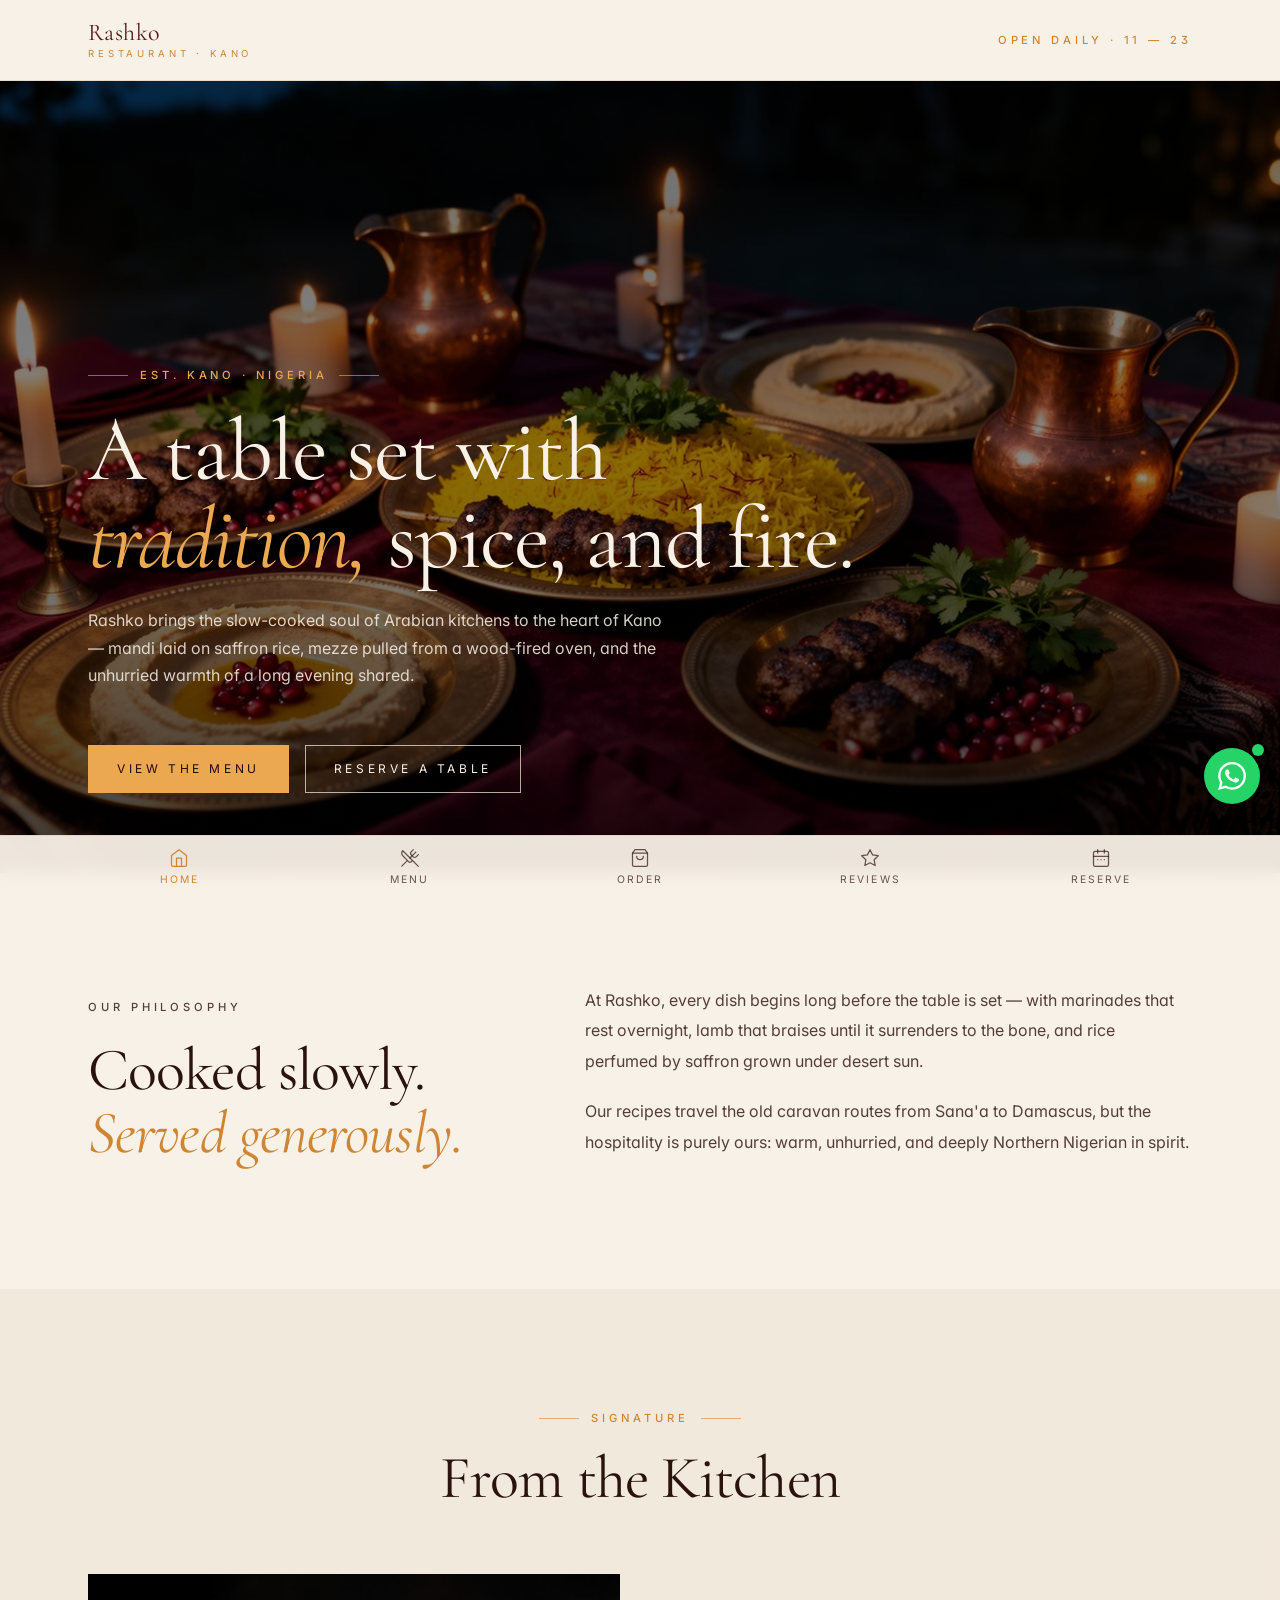
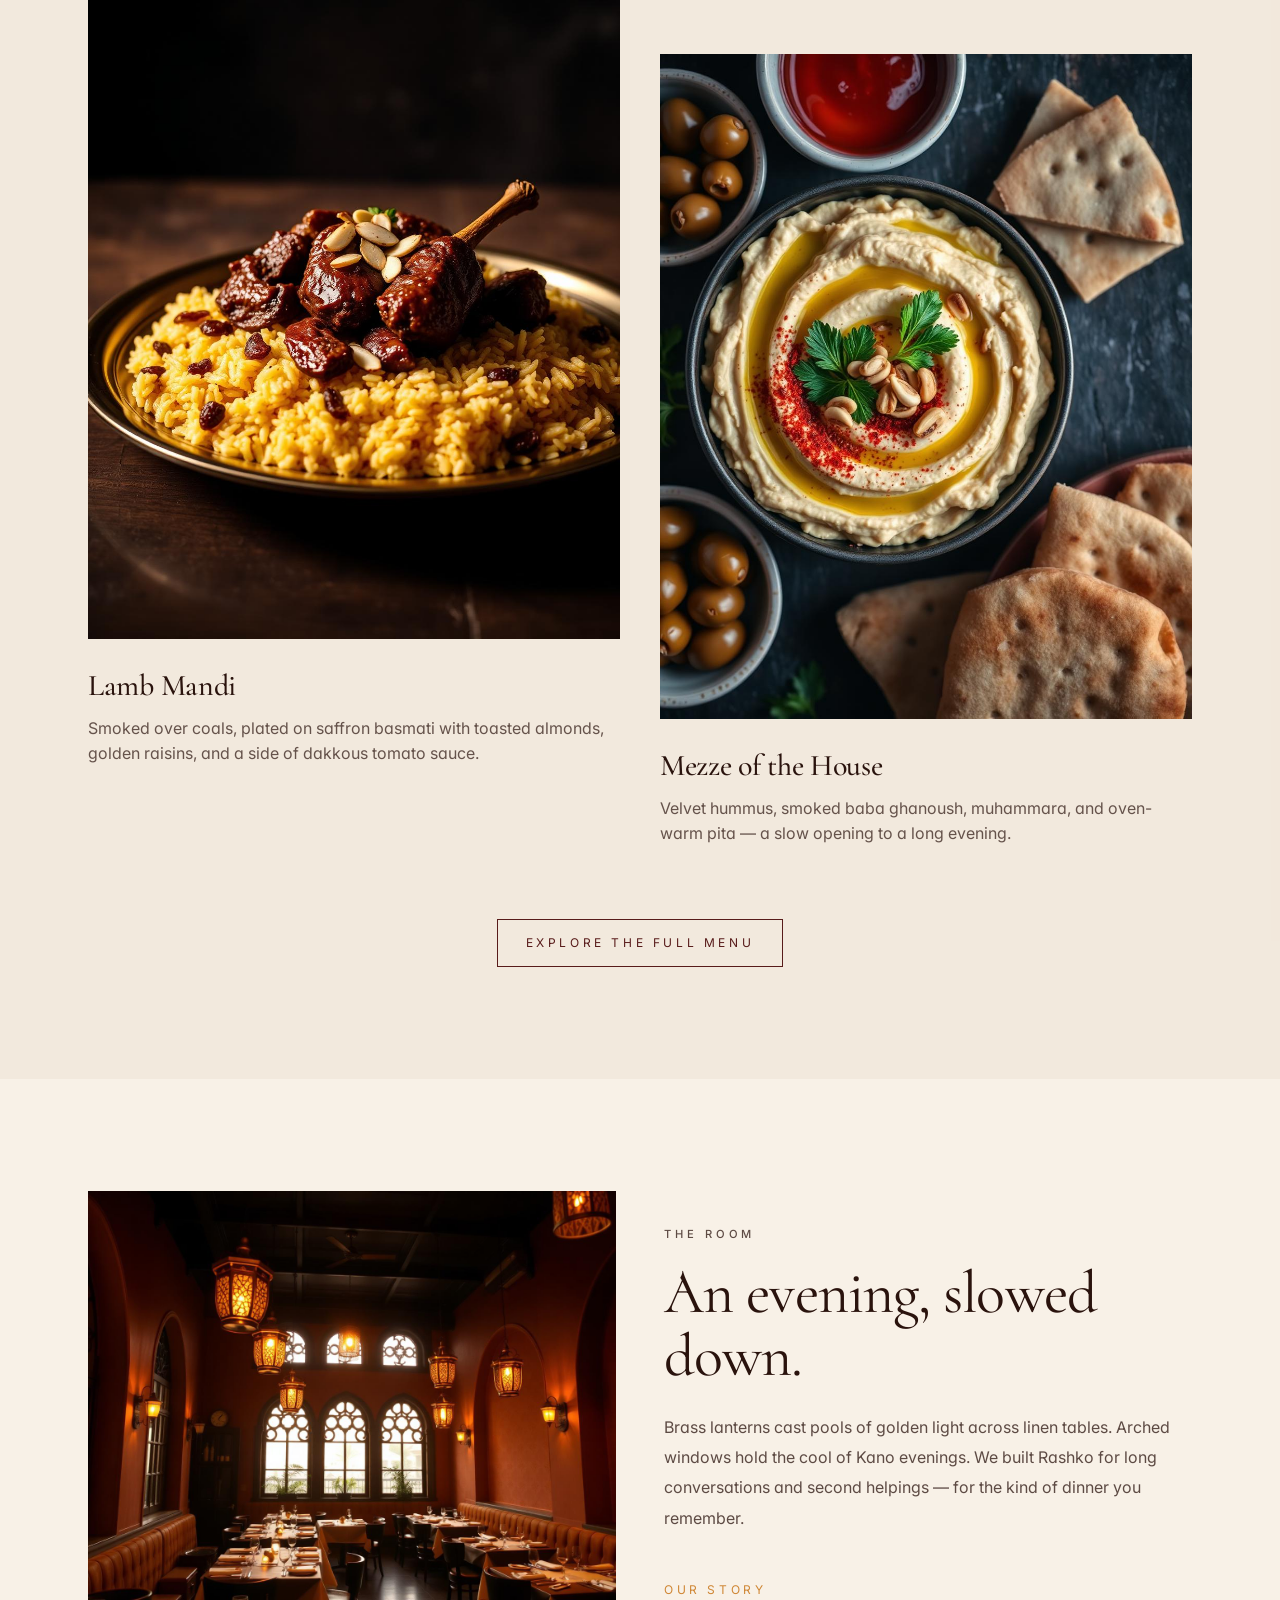
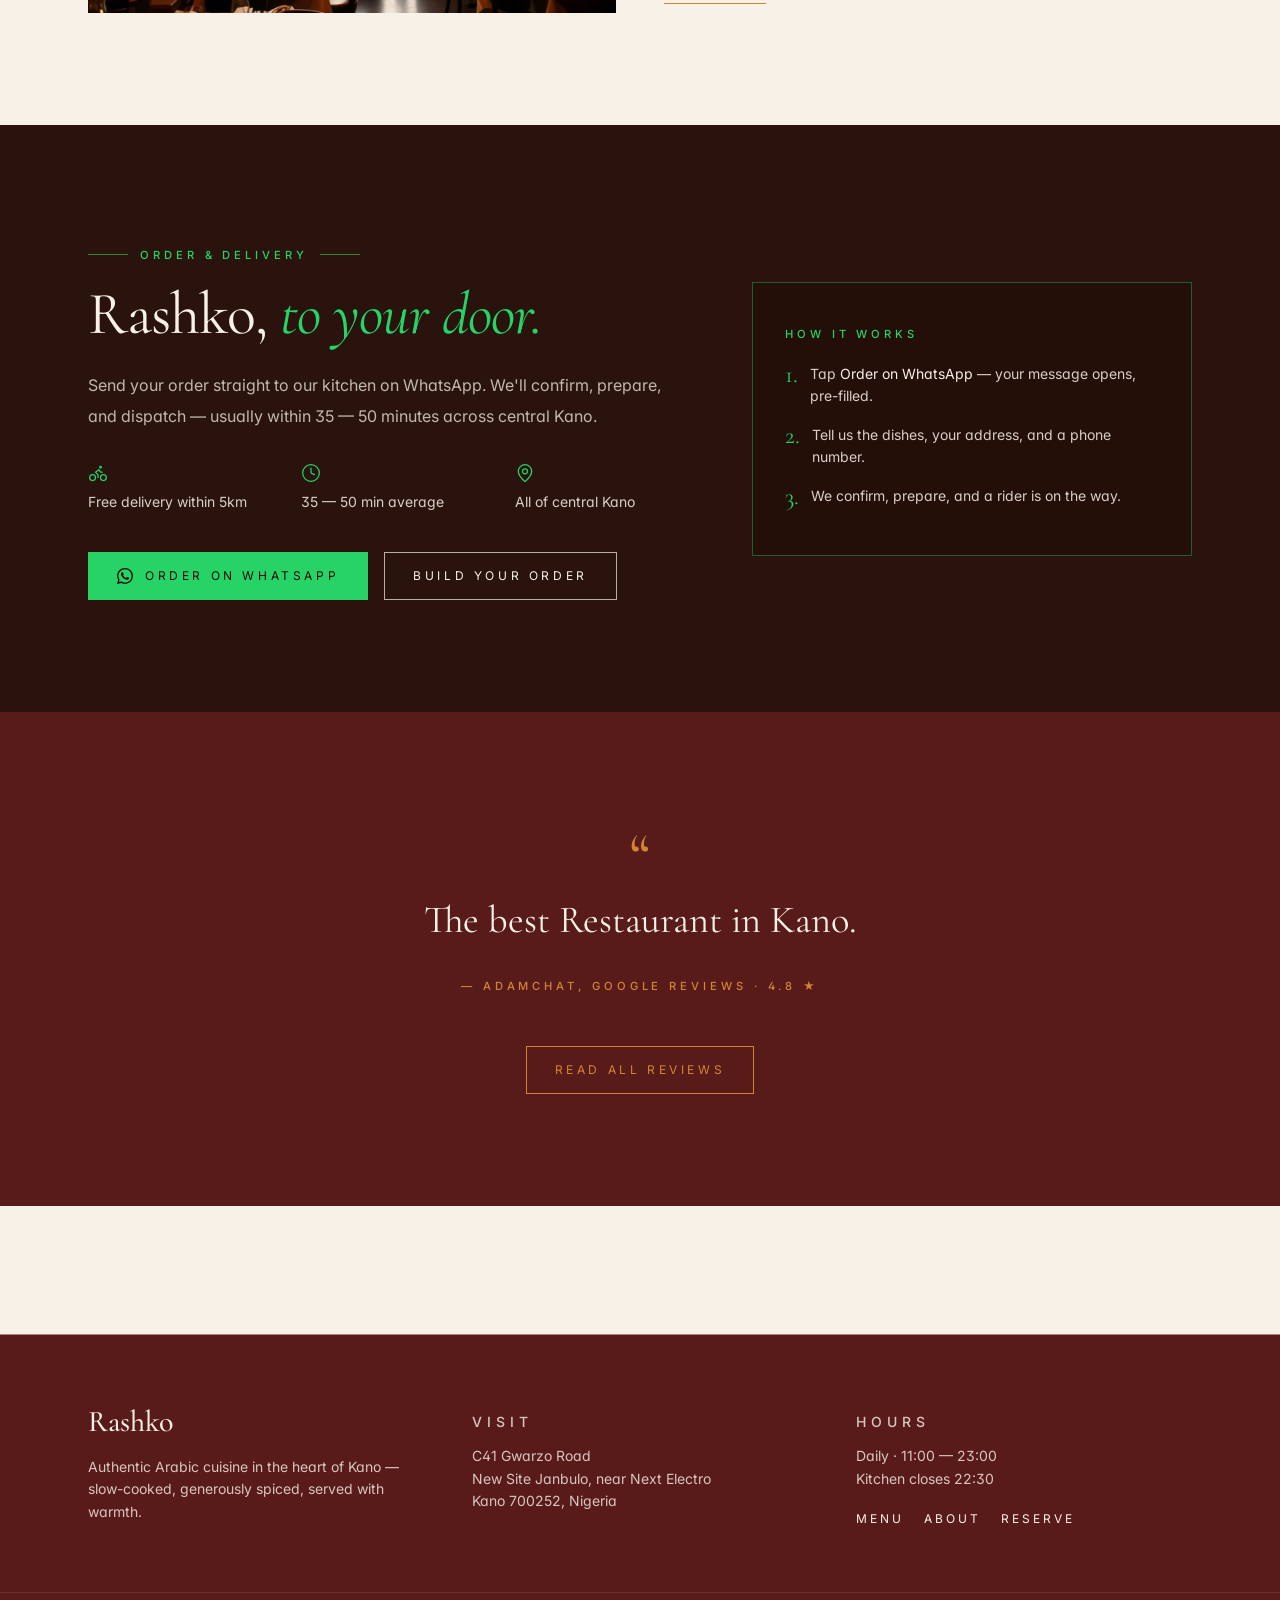
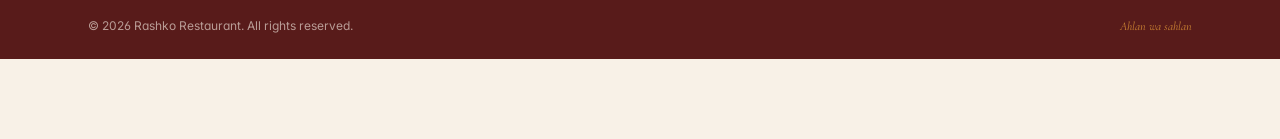
==== commit f238f182: "Update index.html" ====
--- a/index.html
+++ b/index.html
@@ -7,7 +7,7 @@
   <meta name="description" content="Slow-cooked mandi, fresh mezze, and the warmth of Arabian hospitality. Rashko Restaurant, C41 Gwarzo Road, Kano." />
   <meta property="og:title" content="Rashko Restaurant — Arabic Fine Dining in Kano" />
   <meta property="og:description" content="Authentic, slow-cooked Arabic cuisine in the heart of Kano." />
-  <meta property="og:image" content="assets/hero-rashko.jpg" />
+  <meta property="og:image" content="hero-rashko.jpg" />
   <link rel="stylesheet" href="styles.css" />
 </head>
 <body>
@@ -16,7 +16,7 @@
   <!-- Hero -->
   <section class="hero">
     <div class="hero-bg">
-      <img src="assets/hero-rashko.jpg" alt="Candlelit Arabic feast at Rashko Restaurant" />
+      <img src="hero-rashko.jpg" alt="Candlelit Arabic feast at Rashko Restaurant" />
     </div>
     <div class="container-narrow hero-inner">
       <span class="ornament eyebrow gold-text">Est. Kano · Nigeria</span>
@@ -60,12 +60,12 @@
       </div>
       <div class="signature-grid">
         <article class="signature-card">
-          <div class="img-wrap"><img src="assets/dish-mandi.jpg" alt="Lamb mandi on saffron rice" loading="lazy" /></div>
+          <div class="img-wrap"><img src="dish-mandi.jpg" alt="Lamb mandi on saffron rice" loading="lazy" /></div>
           <h3>Lamb Mandi</h3>
           <p>Smoked over coals, plated on saffron basmati with toasted almonds, golden raisins, and a side of dakkous tomato sauce.</p>
         </article>
         <article class="signature-card offset">
-          <div class="img-wrap"><img src="assets/dish-mezze.jpg" alt="Hummus mezze with warm pita" loading="lazy" /></div>
+          <div class="img-wrap"><img src="dish-mezze.jpg" alt="Hummus mezze with warm pita" loading="lazy" /></div>
           <h3>Mezze of the House</h3>
           <p>Velvet hummus, smoked baba ghanoush, muhammara, and oven-warm pita — a slow opening to a long evening.</p>
         </article>
@@ -79,7 +79,7 @@
   <!-- Story split -->
   <section class="section">
     <div class="container-narrow story-split">
-      <div class="img-wrap"><img src="assets/interior-rashko.jpg" alt="Warm interior of Rashko Restaurant" loading="lazy" /></div>
+      <div class="img-wrap"><img src="interior-rashko.jpg" alt="Warm interior of Rashko Restaurant" loading="lazy" /></div>
       <div class="story-text" style="padding-left:0;">
         <p class="eyebrow">The Room</p>
         <h2 class="display-lg" style="margin-top:1rem;">An evening, slowed down.</h2>
@@ -139,8 +139,8 @@
   <div id="bottom-nav"></div>
   <div id="whatsapp-float"></div>
 
-  <script src="js/data.js"></script>
-  <script src="js/layout.js"></script>
+  <script src="data.js"></script>
+  <script src="layout.js"></script>
   <script>
     RASHKO.mountLayout({ active: "home" });
     document.getElementById("whatsapp-cta").href =
